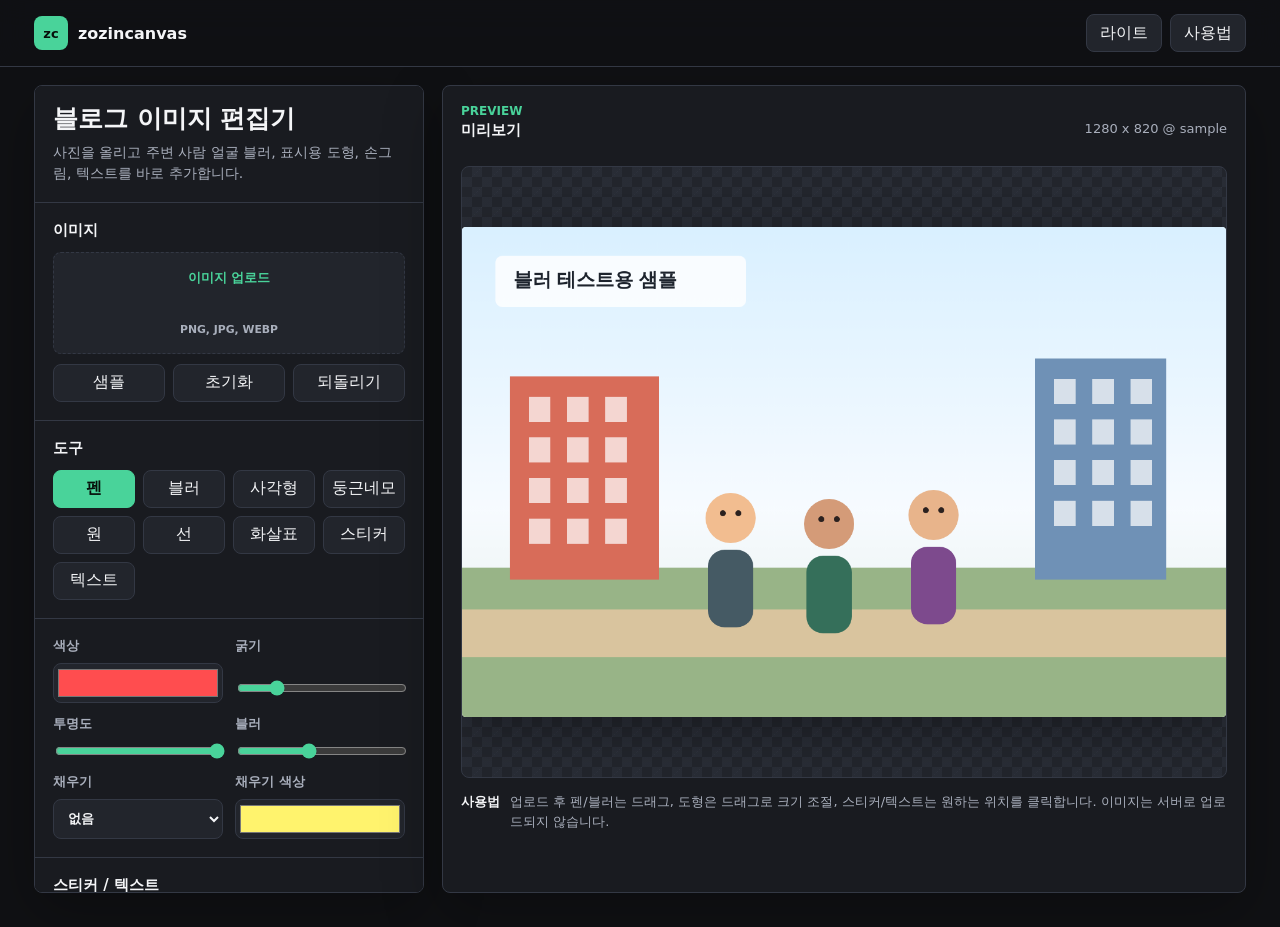
==== index.html @ 640c49d2 "Set up zozincanvas static app" ====
<!doctype html>
<html lang="ko">
<head>
  <meta charset="utf-8">
  <meta name="viewport" content="width=device-width, initial-scale=1">
  <meta name="description" content="zozincanvas는 블로그 업로드용 이미지에 펜, 블러, 도형, 화살표, 텍스트를 빠르게 넣는 정적 이미지 편집기입니다.">
  <meta name="google-adsense-account" content="ca-pub-5779110294111958">
  <meta property="og:type" content="website">
  <meta property="og:title" content="zozincanvas - 블로그 이미지 편집기">
  <meta property="og:description" content="서버 업로드 없이 브라우저에서 이미지 블러, 표시, 도형, 텍스트 편집을 처리합니다.">
  <meta property="og:url" content="https://zozincanvas.zozindev.com/">
  <meta property="og:site_name" content="zozincanvas">
  <link rel="canonical" href="https://zozincanvas.zozindev.com/">
  <title>zozincanvas - 블로그 이미지 편집기</title>
  <link rel="stylesheet" href="style.css">
  <script async src="https://pagead2.googlesyndication.com/pagead/js/adsbygoogle.js?client=ca-pub-5779110294111958" crossorigin="anonymous"></script>
</head>
<body>
  <header class="topbar">
    <a class="brand" href="./" aria-label="zozincanvas 홈">
      <span class="brand-mark">zc</span>
      <span>zozincanvas</span>
    </a>
    <nav class="top-actions" aria-label="상단 메뉴">
      <button id="themeToggle" class="ghost-button" type="button">라이트</button>
      <a class="ghost-link" href="#usage">사용법</a>
    </nav>
  </header>

  <main class="app">
    <aside class="panel controls" aria-label="이미지 편집 도구">
      <section class="control-section">
        <h1>블로그 이미지 편집기</h1>
        <p class="muted">사진을 올리고 주변 사람 얼굴 블러, 표시용 도형, 손그림, 텍스트를 바로 추가합니다.</p>
      </section>

      <section class="control-section">
        <h2>이미지</h2>
        <label class="file-drop" for="imageInput">
          <input id="imageInput" type="file" accept="image/*">
          <span>이미지 업로드</span>
          <small>PNG, JPG, WEBP</small>
        </label>
        <div class="button-row">
          <button id="sampleButton" type="button">샘플</button>
          <button id="resetButton" type="button">초기화</button>
          <button id="undoButton" type="button">되돌리기</button>
        </div>
      </section>

      <section class="control-section">
        <h2>도구</h2>
        <div class="tool-grid" role="radiogroup" aria-label="편집 도구">
          <button class="tool active" data-tool="draw" type="button">펜</button>
          <button class="tool" data-tool="blur" type="button">블러</button>
          <button class="tool" data-tool="rect" type="button">사각형</button>
          <button class="tool" data-tool="roundRect" type="button">둥근네모</button>
          <button class="tool" data-tool="ellipse" type="button">원</button>
          <button class="tool" data-tool="line" type="button">선</button>
          <button class="tool" data-tool="arrow" type="button">화살표</button>
          <button class="tool" data-tool="sticker" type="button">스티커</button>
          <button class="tool" data-tool="text" type="button">텍스트</button>
        </div>
      </section>

      <section class="control-section two-cols">
        <label>
          색상
          <input id="colorInput" type="color" value="#ff4d4f">
        </label>
        <label>
          굵기
          <input id="sizeInput" type="range" min="4" max="90" value="22">
        </label>
        <label>
          투명도
          <input id="alphaInput" type="range" min="20" max="100" value="100">
        </label>
        <label>
          블러
          <input id="blurInput" type="range" min="4" max="28" value="14">
        </label>
        <label>
          채우기
          <select id="fillInput">
            <option value="none">없음</option>
            <option value="fill">채우기</option>
          </select>
        </label>
        <label>
          채우기 색상
          <input id="fillColorInput" type="color" value="#fff36d">
        </label>
      </section>

      <section class="control-section">
        <h2>스티커 / 텍스트</h2>
        <div class="sticker-row" aria-label="스티커 선택">
          <button class="sticker active" data-sticker="😊" type="button">😊</button>
          <button class="sticker" data-sticker="✅" type="button">✅</button>
          <button class="sticker" data-sticker="⭐" type="button">⭐</button>
          <button class="sticker" data-sticker="📌" type="button">📌</button>
          <button class="sticker" data-sticker="💬" type="button">💬</button>
        </div>
        <label>
          텍스트
          <input id="textInput" type="text" value="여기 확인" maxlength="40">
        </label>
      </section>

      <section class="control-section">
        <h2>내보내기</h2>
        <div class="two-cols">
          <label>
            파일명
            <input id="filenameInput" type="text" value="blog-image-edited">
          </label>
          <label>
            확장자
            <select id="formatInput">
              <option value="image/png">PNG</option>
              <option value="image/jpeg">JPG</option>
              <option value="image/webp">WEBP</option>
            </select>
          </label>
        </div>
        <button id="downloadButton" class="primary-button" type="button">이미지 다운로드</button>
      </section>
    </aside>

    <section class="workspace" aria-label="미리보기">
      <div class="preview-header">
        <div>
          <p class="eyebrow">Preview</p>
          <h2>미리보기</h2>
        </div>
        <div id="imageMeta" class="meta">샘플 이미지</div>
      </div>
      <div class="canvas-wrap">
        <canvas id="editorCanvas" width="1280" height="820" aria-label="이미지 편집 캔버스"></canvas>
      </div>
      <div class="tips" id="usage">
        <strong>사용법</strong>
        <span>업로드 후 펜/블러는 드래그, 도형은 드래그로 크기 조절, 스티커/텍스트는 원하는 위치를 클릭합니다. 이미지는 서버로 업로드되지 않습니다.</span>
      </div>
    </section>
  </main>

  <script src="script.js"></script>
</body>
</html>
---- style.css ----
:root {
  color-scheme: dark;
  --bg: #101114;
  --panel: #191b20;
  --panel-2: #22252c;
  --text: #f4f5f7;
  --muted: #a9afbc;
  --line: #333844;
  --accent: #49d39a;
  --accent-strong: #27b77b;
  --danger: #ff5b6b;
  --shadow: 0 18px 60px rgba(0, 0, 0, .28);
}

body.light {
  color-scheme: light;
  --bg: #f5f6f8;
  --panel: #ffffff;
  --panel-2: #edf0f4;
  --text: #16191f;
  --muted: #59616f;
  --line: #d9dee7;
  --accent: #0a9f67;
  --accent-strong: #087c51;
  --shadow: 0 18px 48px rgba(20, 27, 38, .12);
}

* {
  box-sizing: border-box;
}

body {
  margin: 0;
  min-height: 100vh;
  background: var(--bg);
  color: var(--text);
  font-family: Inter, "Pretendard", "Noto Sans KR", system-ui, -apple-system, BlinkMacSystemFont, sans-serif;
}

button,
input,
select {
  font: inherit;
}

button,
.ghost-link {
  min-height: 38px;
  border: 1px solid var(--line);
  border-radius: 8px;
  background: var(--panel-2);
  color: var(--text);
  cursor: pointer;
}

button:hover,
.ghost-link:hover {
  border-color: var(--accent);
}

.topbar {
  position: sticky;
  top: 0;
  z-index: 10;
  display: flex;
  align-items: center;
  justify-content: space-between;
  gap: 16px;
  padding: 14px clamp(16px, 3vw, 34px);
  border-bottom: 1px solid var(--line);
  background: color-mix(in srgb, var(--bg) 90%, transparent);
  backdrop-filter: blur(14px);
}

.brand {
  display: inline-flex;
  align-items: center;
  gap: 10px;
  color: var(--text);
  text-decoration: none;
  font-weight: 800;
  letter-spacing: 0;
}

.brand-mark {
  display: grid;
  width: 34px;
  height: 34px;
  place-items: center;
  border-radius: 8px;
  background: var(--accent);
  color: #07100b;
  font-size: 13px;
}

.top-actions,
.button-row,
.sticker-row {
  display: flex;
  gap: 8px;
  align-items: center;
  flex-wrap: wrap;
}

.ghost-link {
  display: inline-flex;
  align-items: center;
  padding: 0 13px;
  text-decoration: none;
}

.ghost-button {
  padding: 0 13px;
}

.app {
  display: grid;
  grid-template-columns: minmax(300px, 390px) minmax(0, 1fr);
  gap: 18px;
  width: min(1480px, 100%);
  margin: 0 auto;
  padding: 18px clamp(14px, 3vw, 34px) 34px;
}

.panel,
.workspace {
  border: 1px solid var(--line);
  border-radius: 8px;
  background: var(--panel);
  box-shadow: var(--shadow);
}

.controls {
  align-self: start;
  max-height: calc(100vh - 92px);
  overflow: auto;
}

.control-section {
  padding: 18px;
  border-bottom: 1px solid var(--line);
}

.control-section:last-child {
  border-bottom: 0;
}

h1,
h2,
p {
  margin: 0;
}

h1 {
  font-size: 25px;
  line-height: 1.18;
}

h2 {
  margin-bottom: 12px;
  font-size: 15px;
}

.muted {
  margin-top: 8px;
  color: var(--muted);
  font-size: 14px;
  line-height: 1.5;
}

.file-drop {
  display: grid;
  gap: 4px;
  place-items: center;
  min-height: 102px;
  margin-bottom: 10px;
  border: 1px dashed var(--line);
  border-radius: 8px;
  background: var(--panel-2);
  cursor: pointer;
}

.file-drop input {
  position: absolute;
  width: 1px;
  height: 1px;
  opacity: 0;
}

.file-drop span {
  color: var(--accent);
  font-weight: 800;
}

.file-drop small {
  color: var(--muted);
}

.button-row button {
  flex: 1 1 100px;
  padding: 0 12px;
}

.tool-grid {
  display: grid;
  grid-template-columns: repeat(4, minmax(0, 1fr));
  gap: 8px;
}

.tool,
.sticker {
  padding: 0 8px;
}

.tool.active,
.sticker.active,
.primary-button {
  border-color: var(--accent);
  background: var(--accent);
  color: #07100b;
  font-weight: 800;
}

.two-cols {
  display: grid;
  grid-template-columns: 1fr 1fr;
  gap: 12px;
}

label {
  display: grid;
  gap: 8px;
  color: var(--muted);
  font-size: 13px;
  font-weight: 700;
}

input[type="text"],
select {
  width: 100%;
  min-height: 40px;
  border: 1px solid var(--line);
  border-radius: 8px;
  padding: 0 10px;
  background: var(--panel-2);
  color: var(--text);
}

input[type="color"] {
  width: 100%;
  height: 40px;
  border: 1px solid var(--line);
  border-radius: 8px;
  background: var(--panel-2);
}

input[type="range"] {
  width: 100%;
  accent-color: var(--accent);
}

.sticker-row {
  margin-bottom: 12px;
}

.sticker {
  width: 44px;
  font-size: 20px;
}

.primary-button {
  width: 100%;
  margin-top: 12px;
  min-height: 44px;
}

.workspace {
  min-width: 0;
  padding: 18px;
}

.preview-header {
  display: flex;
  align-items: center;
  justify-content: space-between;
  gap: 14px;
  margin-bottom: 14px;
}

.eyebrow {
  margin-bottom: 3px;
  color: var(--accent);
  font-size: 12px;
  font-weight: 800;
  text-transform: uppercase;
}

.meta {
  color: var(--muted);
  font-size: 13px;
  text-align: right;
}

.canvas-wrap {
  display: grid;
  min-height: min(68vh, 760px);
  place-items: center;
  overflow: auto;
  border: 1px solid var(--line);
  border-radius: 8px;
  background-color: var(--panel-2);
  background-image:
    linear-gradient(45deg, color-mix(in srgb, var(--line) 40%, transparent) 25%, transparent 25%),
    linear-gradient(-45deg, color-mix(in srgb, var(--line) 40%, transparent) 25%, transparent 25%),
    linear-gradient(45deg, transparent 75%, color-mix(in srgb, var(--line) 40%, transparent) 75%),
    linear-gradient(-45deg, transparent 75%, color-mix(in srgb, var(--line) 40%, transparent) 75%);
  background-position: 0 0, 0 10px, 10px -10px, -10px 0;
  background-size: 20px 20px;
}

canvas {
  display: block;
  max-width: 100%;
  max-height: 74vh;
  border-radius: 4px;
  background: #fff;
  box-shadow: 0 14px 45px rgba(0, 0, 0, .25);
  cursor: crosshair;
}

.tips {
  display: flex;
  gap: 10px;
  align-items: flex-start;
  margin-top: 14px;
  color: var(--muted);
  font-size: 13px;
  line-height: 1.5;
}

.tips strong {
  color: var(--text);
  white-space: nowrap;
}

@media (max-width: 980px) {
  .app {
    grid-template-columns: 1fr;
  }

  .controls {
    max-height: none;
  }
}

@media (max-width: 560px) {
  .topbar,
  .preview-header,
  .tips {
    align-items: stretch;
    flex-direction: column;
  }

  .app {
    padding-inline: 10px;
  }

  .tool-grid,
  .two-cols {
    grid-template-columns: 1fr 1fr;
  }

  .meta {
    text-align: left;
  }
}
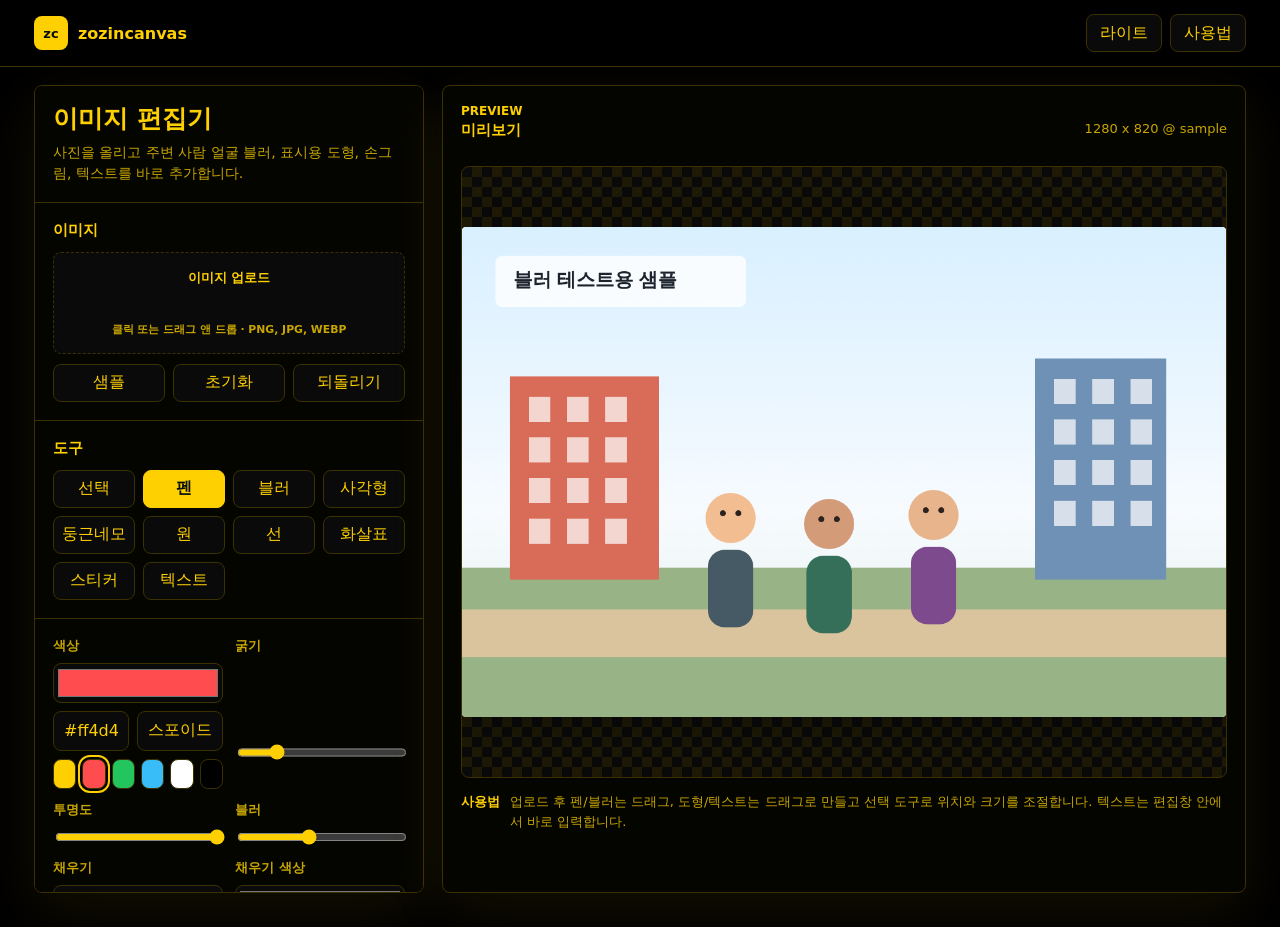
==== commit 6d88fef5: "Add editable objects and color tools" ====
--- a/index.html
+++ b/index.html
@@ -11,7 +11,7 @@
   <meta property="og:url" content="https://zozincanvas.zozindev.com/">
   <meta property="og:site_name" content="zozincanvas">
   <link rel="canonical" href="https://zozincanvas.zozindev.com/">
-  <title>zozincanvas - 블로그 이미지 편집기</title>
+  <title>zozincanvas - 이미지 편집기</title>
   <link rel="stylesheet" href="style.css">
   <script async src="https://pagead2.googlesyndication.com/pagead/js/adsbygoogle.js?client=ca-pub-5779110294111958" crossorigin="anonymous"></script>
 </head>
@@ -30,16 +30,16 @@
   <main class="app">
     <aside class="panel controls" aria-label="이미지 편집 도구">
       <section class="control-section">
-        <h1>블로그 이미지 편집기</h1>
+        <h1>이미지 편집기</h1>
         <p class="muted">사진을 올리고 주변 사람 얼굴 블러, 표시용 도형, 손그림, 텍스트를 바로 추가합니다.</p>
       </section>
 
       <section class="control-section">
         <h2>이미지</h2>
-        <label class="file-drop" for="imageInput">
+        <label id="uploadDropZone" class="file-drop" for="imageInput">
           <input id="imageInput" type="file" accept="image/*">
           <span>이미지 업로드</span>
-          <small>PNG, JPG, WEBP</small>
+          <small>클릭 또는 드래그 앤 드롭 · PNG, JPG, WEBP</small>
         </label>
         <div class="button-row">
           <button id="sampleButton" type="button">샘플</button>
@@ -51,6 +51,7 @@
       <section class="control-section">
         <h2>도구</h2>
         <div class="tool-grid" role="radiogroup" aria-label="편집 도구">
+          <button class="tool" data-tool="select" type="button">선택</button>
           <button class="tool active" data-tool="draw" type="button">펜</button>
           <button class="tool" data-tool="blur" type="button">블러</button>
           <button class="tool" data-tool="rect" type="button">사각형</button>
@@ -64,10 +65,24 @@
       </section>
 
       <section class="control-section two-cols">
-        <label>
+        <div class="color-control">
+          <label>
           색상
-          <input id="colorInput" type="color" value="#ff4d4f">
-        </label>
+            <input id="colorInput" type="color" value="#ff4d4f">
+          </label>
+          <div class="color-tools" aria-label="색상 설정">
+            <input id="hexInput" type="text" value="#ff4d4f" maxlength="7" aria-label="헥사코드">
+            <button id="eyedropperButton" type="button">스포이드</button>
+          </div>
+          <div class="swatch-row" aria-label="색상 프리셋">
+            <button class="swatch" data-color="#fed002" style="--swatch: #fed002" type="button" aria-label="#fed002"></button>
+            <button class="swatch" data-color="#ff4d4f" style="--swatch: #ff4d4f" type="button" aria-label="#ff4d4f"></button>
+            <button class="swatch" data-color="#22c55e" style="--swatch: #22c55e" type="button" aria-label="#22c55e"></button>
+            <button class="swatch" data-color="#38bdf8" style="--swatch: #38bdf8" type="button" aria-label="#38bdf8"></button>
+            <button class="swatch" data-color="#ffffff" style="--swatch: #ffffff" type="button" aria-label="#ffffff"></button>
+            <button class="swatch" data-color="#000000" style="--swatch: #000000" type="button" aria-label="#000000"></button>
+          </div>
+        </div>
         <label>
           굵기
           <input id="sizeInput" type="range" min="4" max="90" value="22">
@@ -102,10 +117,40 @@
           <button class="sticker" data-sticker="📌" type="button">📌</button>
           <button class="sticker" data-sticker="💬" type="button">💬</button>
         </div>
-        <label>
-          텍스트
-          <input id="textInput" type="text" value="여기 확인" maxlength="40">
-        </label>
+        <div class="text-options" aria-label="텍스트 옵션">
+          <button id="boldToggle" class="format-button" type="button">B</button>
+          <button id="italicToggle" class="format-button" type="button">I</button>
+          <button id="underlineToggle" class="format-button" type="button">U</button>
+          <button id="strikeToggle" class="format-button" type="button">S</button>
+        </div>
+        <div class="two-cols">
+          <label>
+            글꼴
+            <select id="fontInput">
+              <option value="Pretendard, &quot;Noto Sans KR&quot;, sans-serif" selected>기본 고딕</option>
+              <option value="Georgia, serif">Serif</option>
+              <option value="Arial, sans-serif">Arial</option>
+              <option value="&quot;Courier New&quot;, monospace">Mono</option>
+              <option value="Impact, sans-serif">Impact</option>
+            </select>
+          </label>
+          <label>
+            수평 정렬
+            <select id="textAlignInput">
+              <option value="left">왼쪽</option>
+              <option value="center" selected>가운데</option>
+              <option value="right">오른쪽</option>
+            </select>
+          </label>
+          <label>
+            수직 정렬
+            <select id="textVAlignInput">
+              <option value="top">위</option>
+              <option value="middle" selected>가운데</option>
+              <option value="bottom">아래</option>
+            </select>
+          </label>
+        </div>
       </section>
 
       <section class="control-section">
@@ -136,12 +181,13 @@
         </div>
         <div id="imageMeta" class="meta">샘플 이미지</div>
       </div>
-      <div class="canvas-wrap">
+      <div id="canvasDropZone" class="canvas-wrap">
         <canvas id="editorCanvas" width="1280" height="820" aria-label="이미지 편집 캔버스"></canvas>
+        <textarea id="textEditor" class="text-editor" aria-label="텍스트 직접 편집"></textarea>
       </div>
       <div class="tips" id="usage">
         <strong>사용법</strong>
-        <span>업로드 후 펜/블러는 드래그, 도형은 드래그로 크기 조절, 스티커/텍스트는 원하는 위치를 클릭합니다. 이미지는 서버로 업로드되지 않습니다.</span>
+        <span>업로드 후 펜/블러는 드래그, 도형/텍스트는 드래그로 만들고 선택 도구로 위치와 크기를 조절합니다. 텍스트는 편집창 안에서 바로 입력합니다.</span>
       </div>
     </section>
   </main>
--- a/style.css
+++ b/style.css
@@ -1,28 +1,29 @@
 :root {
   color-scheme: dark;
-  --bg: #101114;
-  --panel: #191b20;
-  --panel-2: #22252c;
-  --text: #f4f5f7;
-  --muted: #a9afbc;
-  --line: #333844;
-  --accent: #49d39a;
-  --accent-strong: #27b77b;
+  --page: #000000;
+  --ink: #fed002;
+  --muted: #c8a600;
+  --line: #3a3000;
+  --field: #0a0a0a;
+  --bg: var(--page);
+  --panel: #050500;
+  --panel-2: var(--field);
+  --text: var(--ink);
+  --accent: var(--ink);
+  --accent-strong: #ffd93a;
   --danger: #ff5b6b;
-  --shadow: 0 18px 60px rgba(0, 0, 0, .28);
+  --shadow: 0 18px 60px rgba(254, 208, 2, .08);
 }
 
 body.light {
-  color-scheme: light;
-  --bg: #f5f6f8;
-  --panel: #ffffff;
-  --panel-2: #edf0f4;
-  --text: #16191f;
-  --muted: #59616f;
-  --line: #d9dee7;
-  --accent: #0a9f67;
-  --accent-strong: #087c51;
-  --shadow: 0 18px 48px rgba(20, 27, 38, .12);
+  color-scheme: dark;
+  --bg: var(--page);
+  --panel: #050500;
+  --panel-2: var(--field);
+  --text: var(--ink);
+  --accent: var(--ink);
+  --accent-strong: #ffd93a;
+  --shadow: 0 18px 60px rgba(254, 208, 2, .08);
 }
 
 * {
@@ -208,12 +209,14 @@
 }
 
 .tool,
-.sticker {
+.sticker,
+.format-button {
   padding: 0 8px;
 }
 
 .tool.active,
 .sticker.active,
+.format-button.active,
 .primary-button {
   border-color: var(--accent);
   background: var(--accent);
@@ -235,6 +238,11 @@
   font-weight: 700;
 }
 
+.color-control {
+  display: grid;
+  gap: 8px;
+}
+
 input[type="text"],
 select {
   width: 100%;
@@ -259,8 +267,62 @@
   accent-color: var(--accent);
 }
 
+.color-tools {
+  display: grid;
+  grid-template-columns: minmax(0, 1fr) auto;
+  gap: 8px;
+}
+
+.color-tools button {
+  padding: 0 10px;
+}
+
+.swatch-row {
+  display: grid;
+  grid-template-columns: repeat(6, minmax(0, 1fr));
+  gap: 6px;
+}
+
+.swatch {
+  min-height: 30px;
+  border-color: var(--line);
+  background: var(--swatch);
+}
+
+.swatch.active {
+  outline: 2px solid var(--accent);
+  outline-offset: 2px;
+}
+
+body.picking-color canvas {
+  cursor: copy;
+}
+
 .sticker-row {
   margin-bottom: 12px;
+}
+
+.text-options {
+  display: flex;
+  gap: 8px;
+  margin: 12px 0;
+}
+
+.format-button {
+  width: 42px;
+  font-weight: 900;
+}
+
+.format-button:nth-child(2) {
+  font-style: italic;
+}
+
+.format-button:nth-child(3) {
+  text-decoration: underline;
+}
+
+.format-button:nth-child(4) {
+  text-decoration: line-through;
 }
 
 .sticker {
@@ -302,6 +364,7 @@
 }
 
 .canvas-wrap {
+  position: relative;
   display: grid;
   min-height: min(68vh, 760px);
   place-items: center;
@@ -318,6 +381,33 @@
   background-size: 20px 20px;
 }
 
+.text-editor {
+  position: absolute;
+  z-index: 5;
+  display: none;
+  min-width: 40px;
+  min-height: 28px;
+  resize: none;
+  overflow: hidden;
+  border: 2px solid var(--accent);
+  border-radius: 4px;
+  padding: 0;
+  background: rgba(0, 0, 0, .72);
+  color: var(--accent);
+  outline: 0;
+  line-height: 1.22;
+}
+
+.text-editor.active {
+  display: block;
+}
+
+.file-drop.drag-active,
+.canvas-wrap.drag-active {
+  border-color: var(--accent);
+  outline: 3px solid color-mix(in srgb, var(--accent) 34%, transparent);
+}
+
 canvas {
   display: block;
   max-width: 100%;
@@ -326,6 +416,8 @@
   background: #fff;
   box-shadow: 0 14px 45px rgba(0, 0, 0, .25);
   cursor: crosshair;
+  touch-action: none;
+  user-select: none;
 }
 
 .tips {
@@ -348,6 +440,10 @@
     grid-template-columns: 1fr;
   }
 
+  .workspace {
+    order: -1;
+  }
+
   .controls {
     max-height: none;
   }
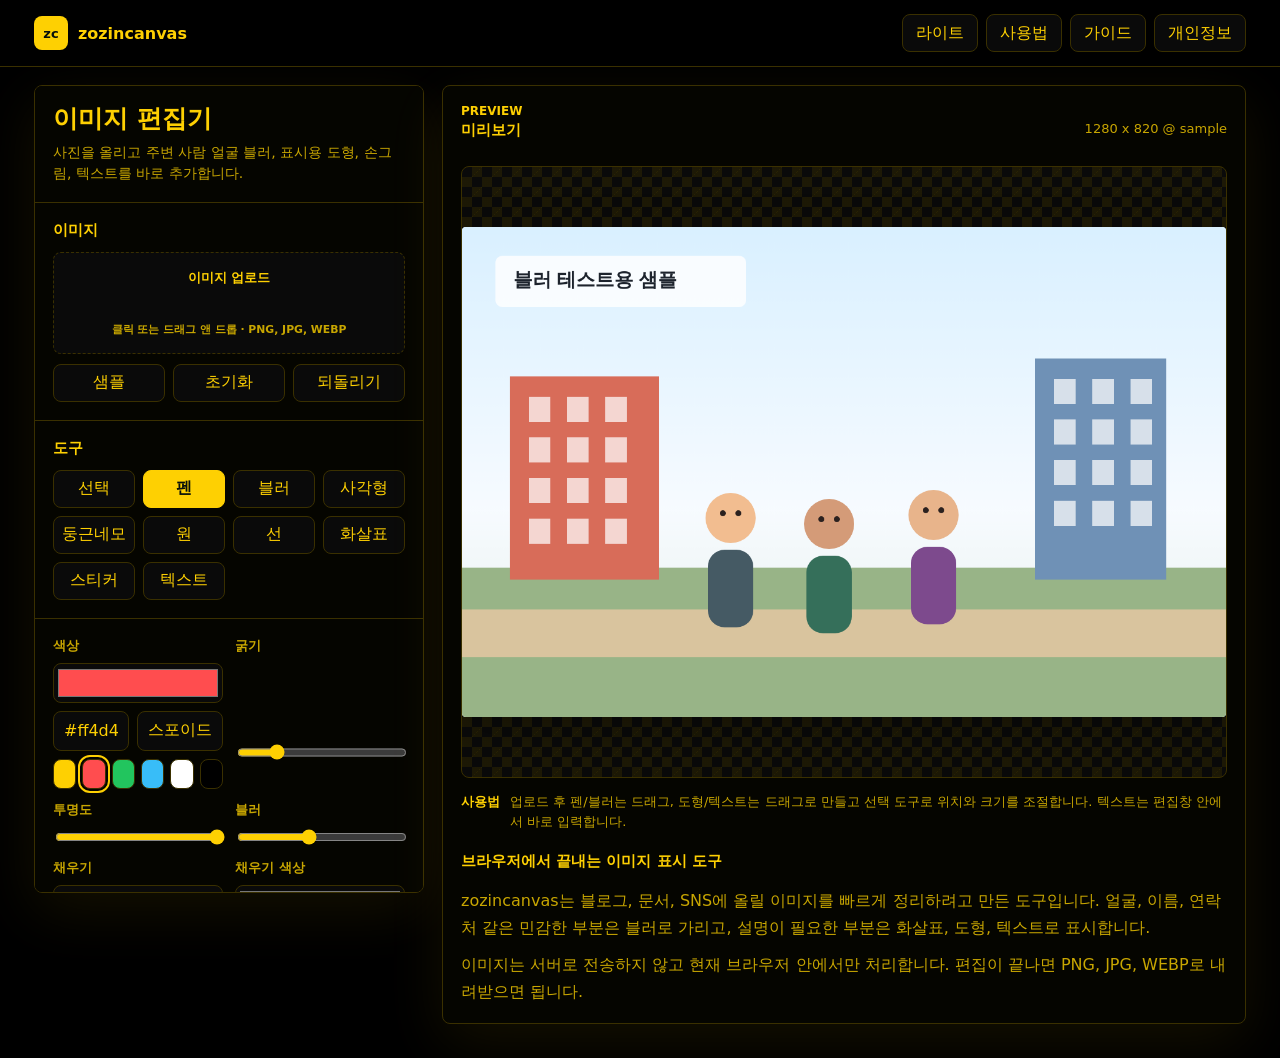
==== commit 8cc76f8e: "Prepare zc domain for AdSense review" ====
--- a/index.html
+++ b/index.html
@@ -3,17 +3,35 @@
 <head>
   <meta charset="utf-8">
   <meta name="viewport" content="width=device-width, initial-scale=1">
-  <meta name="description" content="zozincanvas는 블로그 업로드용 이미지에 펜, 블러, 도형, 화살표, 텍스트를 빠르게 넣는 정적 이미지 편집기입니다.">
+  <meta name="description" content="zozincanvas는 이미지에 펜, 블러, 도형, 화살표, 텍스트를 빠르게 넣는 브라우저 전용 정적 이미지 편집기입니다.">
+  <meta name="robots" content="index, follow">
   <meta name="google-adsense-account" content="ca-pub-5779110294111958">
+  <meta name="application-name" content="zozincanvas">
   <meta property="og:type" content="website">
-  <meta property="og:title" content="zozincanvas - 블로그 이미지 편집기">
+  <meta property="og:title" content="zozincanvas - 이미지 편집기">
   <meta property="og:description" content="서버 업로드 없이 브라우저에서 이미지 블러, 표시, 도형, 텍스트 편집을 처리합니다.">
-  <meta property="og:url" content="https://zozincanvas.zozindev.com/">
+  <meta property="og:url" content="https://zc.zozindev.com/">
   <meta property="og:site_name" content="zozincanvas">
-  <link rel="canonical" href="https://zozincanvas.zozindev.com/">
+  <link rel="canonical" href="https://zc.zozindev.com/">
   <title>zozincanvas - 이미지 편집기</title>
   <link rel="stylesheet" href="style.css">
   <script async src="https://pagead2.googlesyndication.com/pagead/js/adsbygoogle.js?client=ca-pub-5779110294111958" crossorigin="anonymous"></script>
+  <script type="application/ld+json">
+    {
+      "@context": "https://schema.org",
+      "@type": "WebApplication",
+      "name": "zozincanvas",
+      "url": "https://zc.zozindev.com/",
+      "applicationCategory": "MultimediaApplication",
+      "operatingSystem": "Any",
+      "description": "브라우저 안에서 이미지 블러, 펜 표시, 도형, 스티커, 텍스트 편집을 처리하는 정적 이미지 편집기입니다.",
+      "creator": {
+        "@type": "Organization",
+        "name": "zozindev",
+        "url": "https://zozindev.com/"
+      }
+    }
+  </script>
 </head>
 <body>
   <header class="topbar">
@@ -24,6 +42,8 @@
     <nav class="top-actions" aria-label="상단 메뉴">
       <button id="themeToggle" class="ghost-button" type="button">라이트</button>
       <a class="ghost-link" href="#usage">사용법</a>
+      <a class="ghost-link" href="guide.html">가이드</a>
+      <a class="ghost-link" href="privacy.html">개인정보</a>
     </nav>
   </header>
 
@@ -189,6 +209,11 @@
         <strong>사용법</strong>
         <span>업로드 후 펜/블러는 드래그, 도형/텍스트는 드래그로 만들고 선택 도구로 위치와 크기를 조절합니다. 텍스트는 편집창 안에서 바로 입력합니다.</span>
       </div>
+      <section class="seo-content" aria-label="zozincanvas 소개">
+        <h2>브라우저에서 끝내는 이미지 표시 도구</h2>
+        <p>zozincanvas는 블로그, 문서, SNS에 올릴 이미지를 빠르게 정리하려고 만든 도구입니다. 얼굴, 이름, 연락처 같은 민감한 부분은 블러로 가리고, 설명이 필요한 부분은 화살표, 도형, 텍스트로 표시합니다.</p>
+        <p>이미지는 서버로 전송하지 않고 현재 브라우저 안에서만 처리합니다. 편집이 끝나면 PNG, JPG, WEBP로 내려받으면 됩니다.</p>
+      </section>
     </section>
   </main>
 
--- a/style.css
+++ b/style.css
@@ -435,6 +435,40 @@
   white-space: nowrap;
 }
 
+.seo-content,
+.doc-page {
+  line-height: 1.7;
+}
+
+.seo-content {
+  margin-top: 18px;
+  color: var(--muted);
+}
+
+.seo-content h2,
+.doc-page h2 {
+  color: var(--text);
+}
+
+.seo-content p,
+.doc-page p {
+  margin-top: 10px;
+}
+
+.doc-page {
+  width: min(860px, 100%);
+  margin: 0 auto;
+  padding: 34px clamp(16px, 4vw, 34px) 60px;
+}
+
+.doc-page h1 {
+  margin-bottom: 16px;
+}
+
+.doc-page h2 {
+  margin-top: 30px;
+}
+
 @media (max-width: 980px) {
   .app {
     grid-template-columns: 1fr;
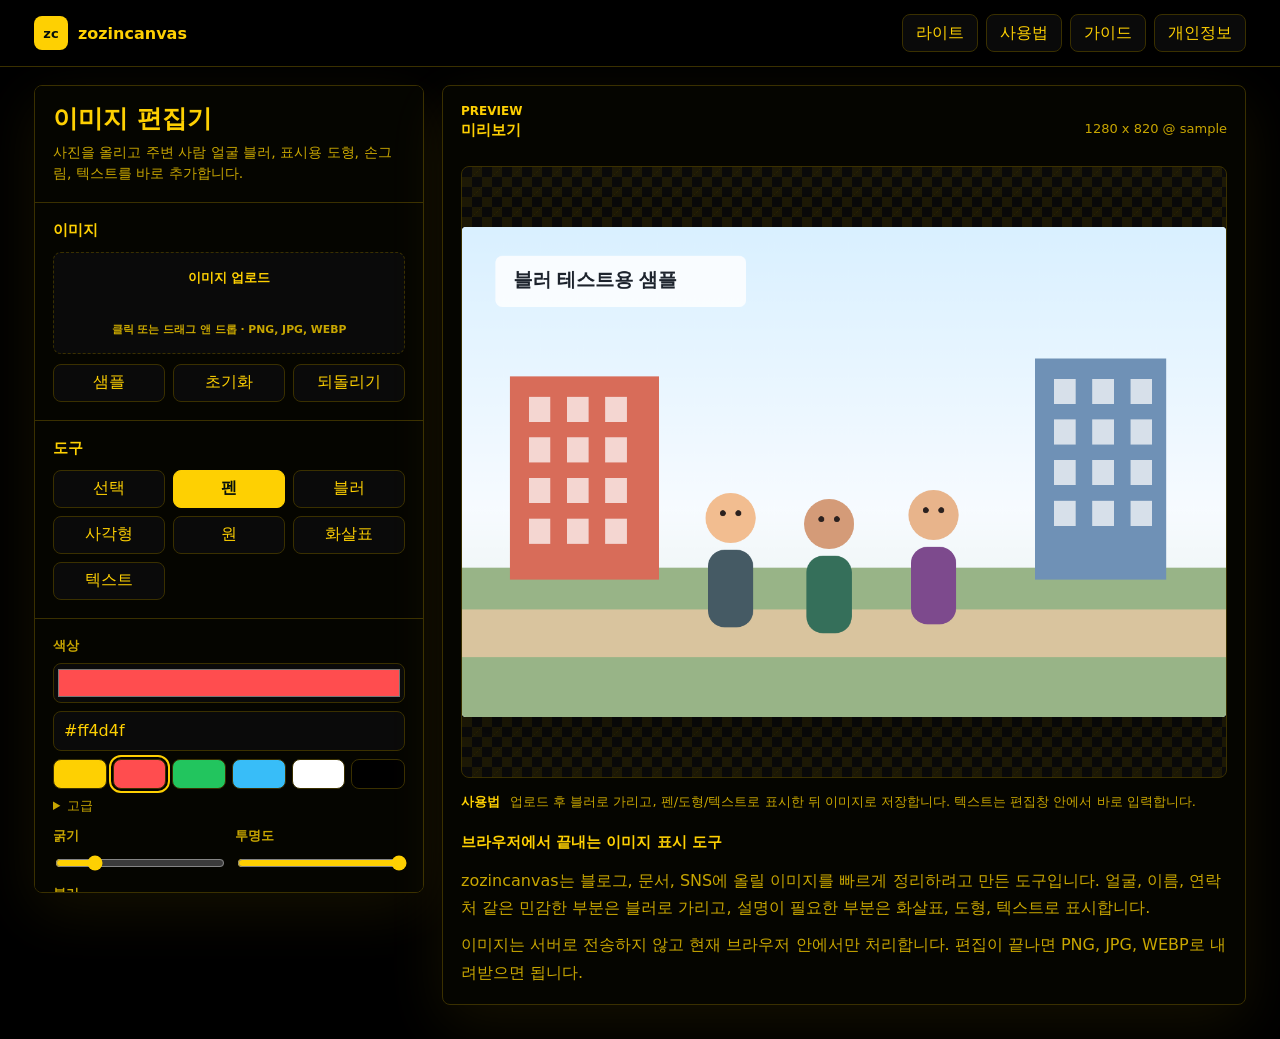
==== commit ddf1d394: "Simplify editor tools and UI" ====
--- a/index.html
+++ b/index.html
@@ -24,7 +24,7 @@
       "url": "https://zc.zozindev.com/",
       "applicationCategory": "MultimediaApplication",
       "operatingSystem": "Any",
-      "description": "브라우저 안에서 이미지 블러, 펜 표시, 도형, 스티커, 텍스트 편집을 처리하는 정적 이미지 편집기입니다.",
+      "description": "브라우저 안에서 이미지 블러, 펜 표시, 도형, 텍스트 편집을 처리하는 정적 이미지 편집기입니다.",
       "creator": {
         "@type": "Organization",
         "name": "zozindev",
@@ -75,11 +75,8 @@
           <button class="tool active" data-tool="draw" type="button">펜</button>
           <button class="tool" data-tool="blur" type="button">블러</button>
           <button class="tool" data-tool="rect" type="button">사각형</button>
-          <button class="tool" data-tool="roundRect" type="button">둥근네모</button>
           <button class="tool" data-tool="ellipse" type="button">원</button>
-          <button class="tool" data-tool="line" type="button">선</button>
           <button class="tool" data-tool="arrow" type="button">화살표</button>
-          <button class="tool" data-tool="sticker" type="button">스티커</button>
           <button class="tool" data-tool="text" type="button">텍스트</button>
         </div>
       </section>
@@ -92,7 +89,6 @@
           </label>
           <div class="color-tools" aria-label="색상 설정">
             <input id="hexInput" type="text" value="#ff4d4f" maxlength="7" aria-label="헥사코드">
-            <button id="eyedropperButton" type="button">스포이드</button>
           </div>
           <div class="swatch-row" aria-label="색상 프리셋">
             <button class="swatch" data-color="#fed002" style="--swatch: #fed002" type="button" aria-label="#fed002"></button>
@@ -102,6 +98,10 @@
             <button class="swatch" data-color="#ffffff" style="--swatch: #ffffff" type="button" aria-label="#ffffff"></button>
             <button class="swatch" data-color="#000000" style="--swatch: #000000" type="button" aria-label="#000000"></button>
           </div>
+          <details class="advanced-options">
+            <summary>고급</summary>
+            <button id="eyedropperButton" type="button">스포이드</button>
+          </details>
         </div>
         <label>
           굵기
@@ -115,62 +115,6 @@
           블러
           <input id="blurInput" type="range" min="4" max="28" value="14">
         </label>
-        <label>
-          채우기
-          <select id="fillInput">
-            <option value="none">없음</option>
-            <option value="fill">채우기</option>
-          </select>
-        </label>
-        <label>
-          채우기 색상
-          <input id="fillColorInput" type="color" value="#fff36d">
-        </label>
-      </section>
-
-      <section class="control-section">
-        <h2>스티커 / 텍스트</h2>
-        <div class="sticker-row" aria-label="스티커 선택">
-          <button class="sticker active" data-sticker="😊" type="button">😊</button>
-          <button class="sticker" data-sticker="✅" type="button">✅</button>
-          <button class="sticker" data-sticker="⭐" type="button">⭐</button>
-          <button class="sticker" data-sticker="📌" type="button">📌</button>
-          <button class="sticker" data-sticker="💬" type="button">💬</button>
-        </div>
-        <div class="text-options" aria-label="텍스트 옵션">
-          <button id="boldToggle" class="format-button" type="button">B</button>
-          <button id="italicToggle" class="format-button" type="button">I</button>
-          <button id="underlineToggle" class="format-button" type="button">U</button>
-          <button id="strikeToggle" class="format-button" type="button">S</button>
-        </div>
-        <div class="two-cols">
-          <label>
-            글꼴
-            <select id="fontInput">
-              <option value="Pretendard, &quot;Noto Sans KR&quot;, sans-serif" selected>기본 고딕</option>
-              <option value="Georgia, serif">Serif</option>
-              <option value="Arial, sans-serif">Arial</option>
-              <option value="&quot;Courier New&quot;, monospace">Mono</option>
-              <option value="Impact, sans-serif">Impact</option>
-            </select>
-          </label>
-          <label>
-            수평 정렬
-            <select id="textAlignInput">
-              <option value="left">왼쪽</option>
-              <option value="center" selected>가운데</option>
-              <option value="right">오른쪽</option>
-            </select>
-          </label>
-          <label>
-            수직 정렬
-            <select id="textVAlignInput">
-              <option value="top">위</option>
-              <option value="middle" selected>가운데</option>
-              <option value="bottom">아래</option>
-            </select>
-          </label>
-        </div>
       </section>
 
       <section class="control-section">
@@ -207,7 +151,7 @@
       </div>
       <div class="tips" id="usage">
         <strong>사용법</strong>
-        <span>업로드 후 펜/블러는 드래그, 도형/텍스트는 드래그로 만들고 선택 도구로 위치와 크기를 조절합니다. 텍스트는 편집창 안에서 바로 입력합니다.</span>
+        <span>업로드 후 블러로 가리고, 펜/도형/텍스트로 표시한 뒤 이미지로 저장합니다. 텍스트는 편집창 안에서 바로 입력합니다.</span>
       </div>
       <section class="seo-content" aria-label="zozincanvas 소개">
         <h2>브라우저에서 끝내는 이미지 표시 도구</h2>
--- a/style.css
+++ b/style.css
@@ -16,14 +16,19 @@
 }
 
 body.light {
-  color-scheme: dark;
+  color-scheme: light;
+  --page: #fff8d6;
+  --ink: #1c1600;
+  --muted: #766000;
+  --line: #d7b900;
+  --field: #fffdf0;
   --bg: var(--page);
-  --panel: #050500;
+  --panel: #fff4b8;
   --panel-2: var(--field);
   --text: var(--ink);
-  --accent: var(--ink);
-  --accent-strong: #ffd93a;
-  --shadow: 0 18px 60px rgba(254, 208, 2, .08);
+  --accent: #c49f00;
+  --accent-strong: #8f7300;
+  --shadow: 0 18px 48px rgba(70, 56, 0, .14);
 }
 
 * {
@@ -95,8 +100,7 @@
 }
 
 .top-actions,
-.button-row,
-.sticker-row {
+.button-row {
   display: flex;
   gap: 8px;
   align-items: center;
@@ -204,19 +208,15 @@
 
 .tool-grid {
   display: grid;
-  grid-template-columns: repeat(4, minmax(0, 1fr));
+  grid-template-columns: repeat(3, minmax(0, 1fr));
   gap: 8px;
 }
 
-.tool,
-.sticker,
-.format-button {
+.tool {
   padding: 0 8px;
 }
 
 .tool.active,
-.sticker.active,
-.format-button.active,
 .primary-button {
   border-color: var(--accent);
   background: var(--accent);
@@ -240,6 +240,7 @@
 
 .color-control {
   display: grid;
+  grid-column: 1 / -1;
   gap: 8px;
 }
 
@@ -268,13 +269,7 @@
 }
 
 .color-tools {
-  display: grid;
-  grid-template-columns: minmax(0, 1fr) auto;
-  gap: 8px;
-}
-
-.color-tools button {
-  padding: 0 10px;
+  display: block;
 }
 
 .swatch-row {
@@ -298,36 +293,18 @@
   cursor: copy;
 }
 
-.sticker-row {
-  margin-bottom: 12px;
-}
-
-.text-options {
-  display: flex;
-  gap: 8px;
-  margin: 12px 0;
-}
-
-.format-button {
-  width: 42px;
-  font-weight: 900;
-}
-
-.format-button:nth-child(2) {
-  font-style: italic;
-}
-
-.format-button:nth-child(3) {
-  text-decoration: underline;
-}
-
-.format-button:nth-child(4) {
-  text-decoration: line-through;
-}
-
-.sticker {
-  width: 44px;
-  font-size: 20px;
+.advanced-options {
+  color: var(--muted);
+  font-size: 13px;
+}
+
+.advanced-options summary {
+  cursor: pointer;
+}
+
+.advanced-options button {
+  width: 100%;
+  margin-top: 8px;
 }
 
 .primary-button {
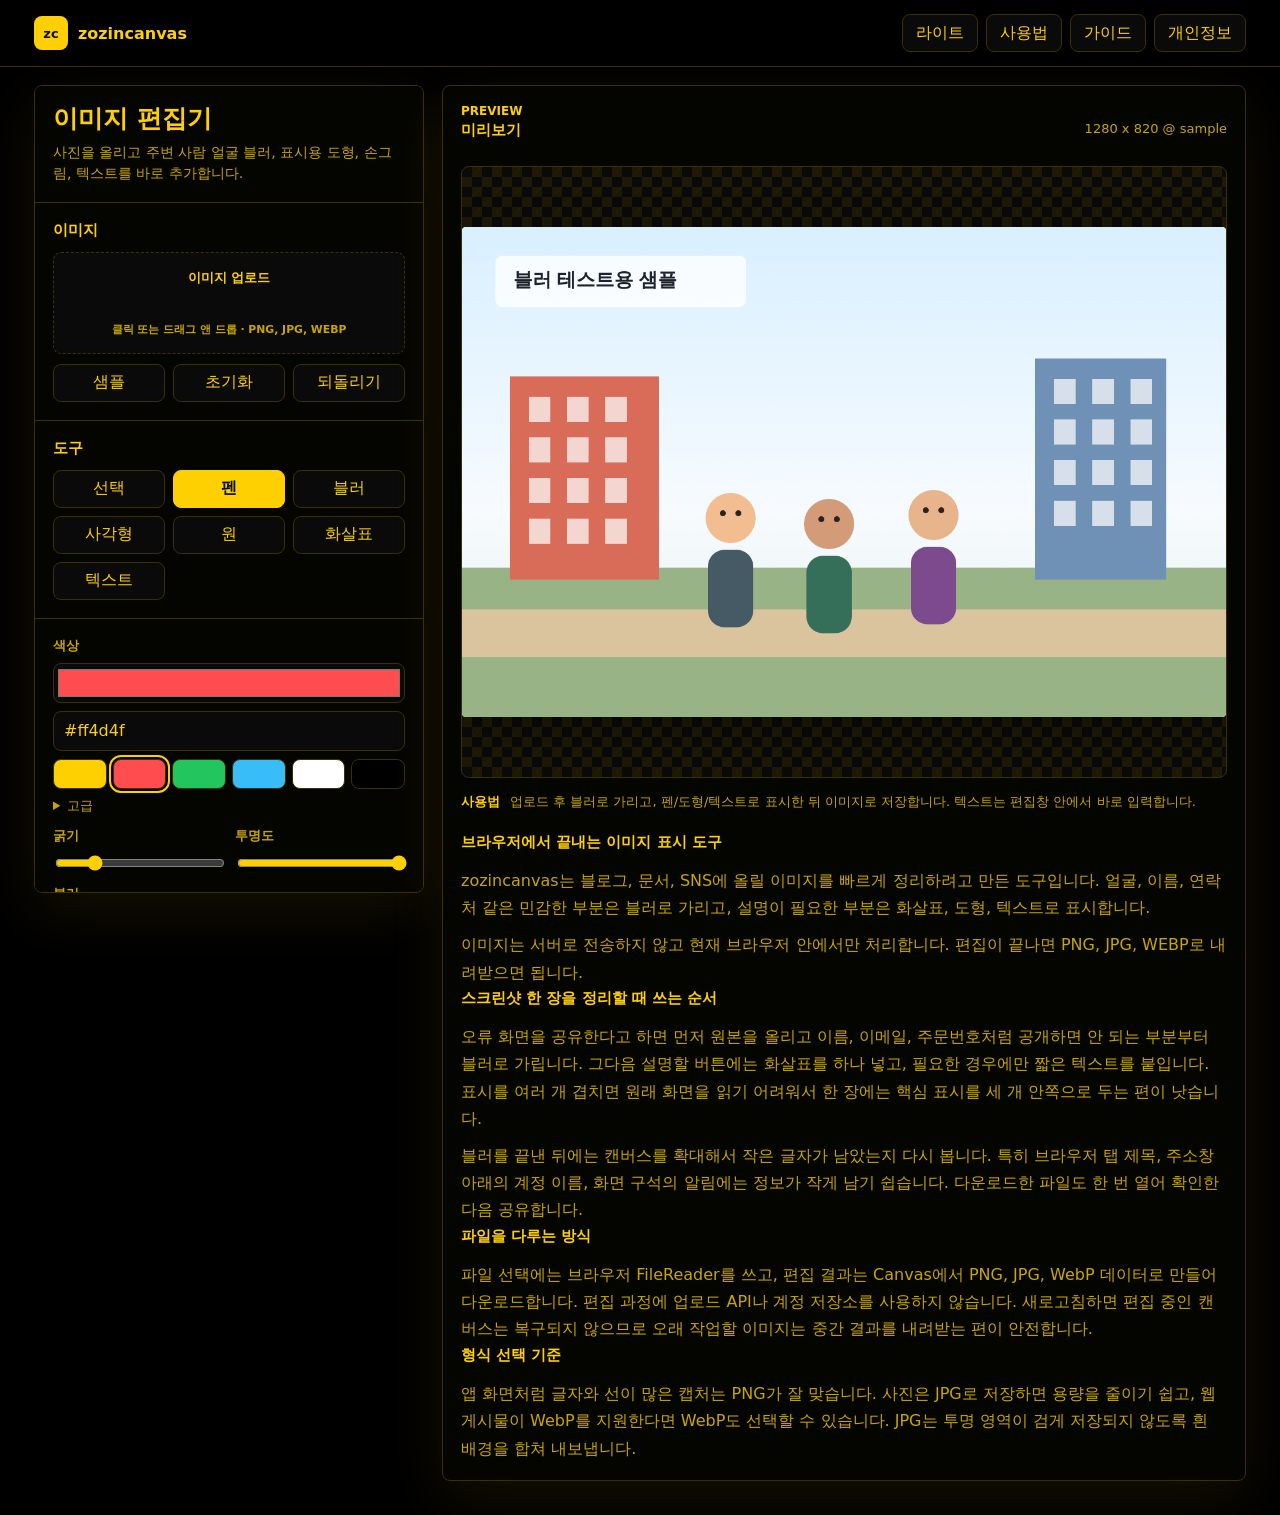
==== commit ea73d743: "Align clean URLs and add editor examples" ====
--- a/index.html
+++ b/index.html
@@ -15,7 +15,6 @@
   <link rel="canonical" href="https://zc.zozindev.com/">
   <title>zozincanvas - 이미지 편집기</title>
   <link rel="stylesheet" href="style.css">
-  <script async src="https://pagead2.googlesyndication.com/pagead/js/adsbygoogle.js?client=ca-pub-5779110294111958" crossorigin="anonymous"></script>
   <script type="application/ld+json">
     {
       "@context": "https://schema.org",
@@ -26,9 +25,9 @@
       "operatingSystem": "Any",
       "description": "브라우저 안에서 이미지 블러, 펜 표시, 도형, 텍스트 편집을 처리하는 정적 이미지 편집기입니다.",
       "creator": {
-        "@type": "Organization",
+        "@type": "Person",
         "name": "zozindev",
-        "url": "https://zozindev.com/"
+        "url": "https://zozindev.com/about/"
       }
     }
   </script>
@@ -42,8 +41,8 @@
     <nav class="top-actions" aria-label="상단 메뉴">
       <button id="themeToggle" class="ghost-button" type="button">라이트</button>
       <a class="ghost-link" href="#usage">사용법</a>
-      <a class="ghost-link" href="guide.html">가이드</a>
-      <a class="ghost-link" href="privacy.html">개인정보</a>
+      <a class="ghost-link" href="/guide">가이드</a>
+      <a class="ghost-link" href="/privacy">개인정보</a>
     </nav>
   </header>
 
@@ -157,6 +156,16 @@
         <h2>브라우저에서 끝내는 이미지 표시 도구</h2>
         <p>zozincanvas는 블로그, 문서, SNS에 올릴 이미지를 빠르게 정리하려고 만든 도구입니다. 얼굴, 이름, 연락처 같은 민감한 부분은 블러로 가리고, 설명이 필요한 부분은 화살표, 도형, 텍스트로 표시합니다.</p>
         <p>이미지는 서버로 전송하지 않고 현재 브라우저 안에서만 처리합니다. 편집이 끝나면 PNG, JPG, WEBP로 내려받으면 됩니다.</p>
+
+        <h2>스크린샷 한 장을 정리할 때 쓰는 순서</h2>
+        <p>오류 화면을 공유한다고 하면 먼저 원본을 올리고 이름, 이메일, 주문번호처럼 공개하면 안 되는 부분부터 블러로 가립니다. 그다음 설명할 버튼에는 화살표를 하나 넣고, 필요한 경우에만 짧은 텍스트를 붙입니다. 표시를 여러 개 겹치면 원래 화면을 읽기 어려워서 한 장에는 핵심 표시를 세 개 안쪽으로 두는 편이 낫습니다.</p>
+        <p>블러를 끝낸 뒤에는 캔버스를 확대해서 작은 글자가 남았는지 다시 봅니다. 특히 브라우저 탭 제목, 주소창 아래의 계정 이름, 화면 구석의 알림에는 정보가 작게 남기 쉽습니다. 다운로드한 파일도 한 번 열어 확인한 다음 공유합니다.</p>
+
+        <h2>파일을 다루는 방식</h2>
+        <p>파일 선택에는 브라우저 FileReader를 쓰고, 편집 결과는 Canvas에서 PNG, JPG, WebP 데이터로 만들어 다운로드합니다. 편집 과정에 업로드 API나 계정 저장소를 사용하지 않습니다. 새로고침하면 편집 중인 캔버스는 복구되지 않으므로 오래 작업할 이미지는 중간 결과를 내려받는 편이 안전합니다.</p>
+
+        <h2>형식 선택 기준</h2>
+        <p>앱 화면처럼 글자와 선이 많은 캡처는 PNG가 잘 맞습니다. 사진은 JPG로 저장하면 용량을 줄이기 쉽고, 웹 게시물이 WebP를 지원한다면 WebP도 선택할 수 있습니다. JPG는 투명 영역이 검게 저장되지 않도록 흰 배경을 합쳐 내보냅니다.</p>
       </section>
     </section>
   </main>
--- a/style.css
+++ b/style.css
@@ -446,6 +446,24 @@
   margin-top: 30px;
 }
 
+.proof-image {
+  margin: 28px 0;
+}
+
+.proof-image img {
+  display: block;
+  width: 100%;
+  height: auto;
+  border: 1px solid var(--line);
+  border-radius: 8px;
+}
+
+.proof-image figcaption {
+  margin-top: 8px;
+  color: var(--muted);
+  font-size: 13px;
+}
+
 @media (max-width: 980px) {
   .app {
     grid-template-columns: 1fr;
